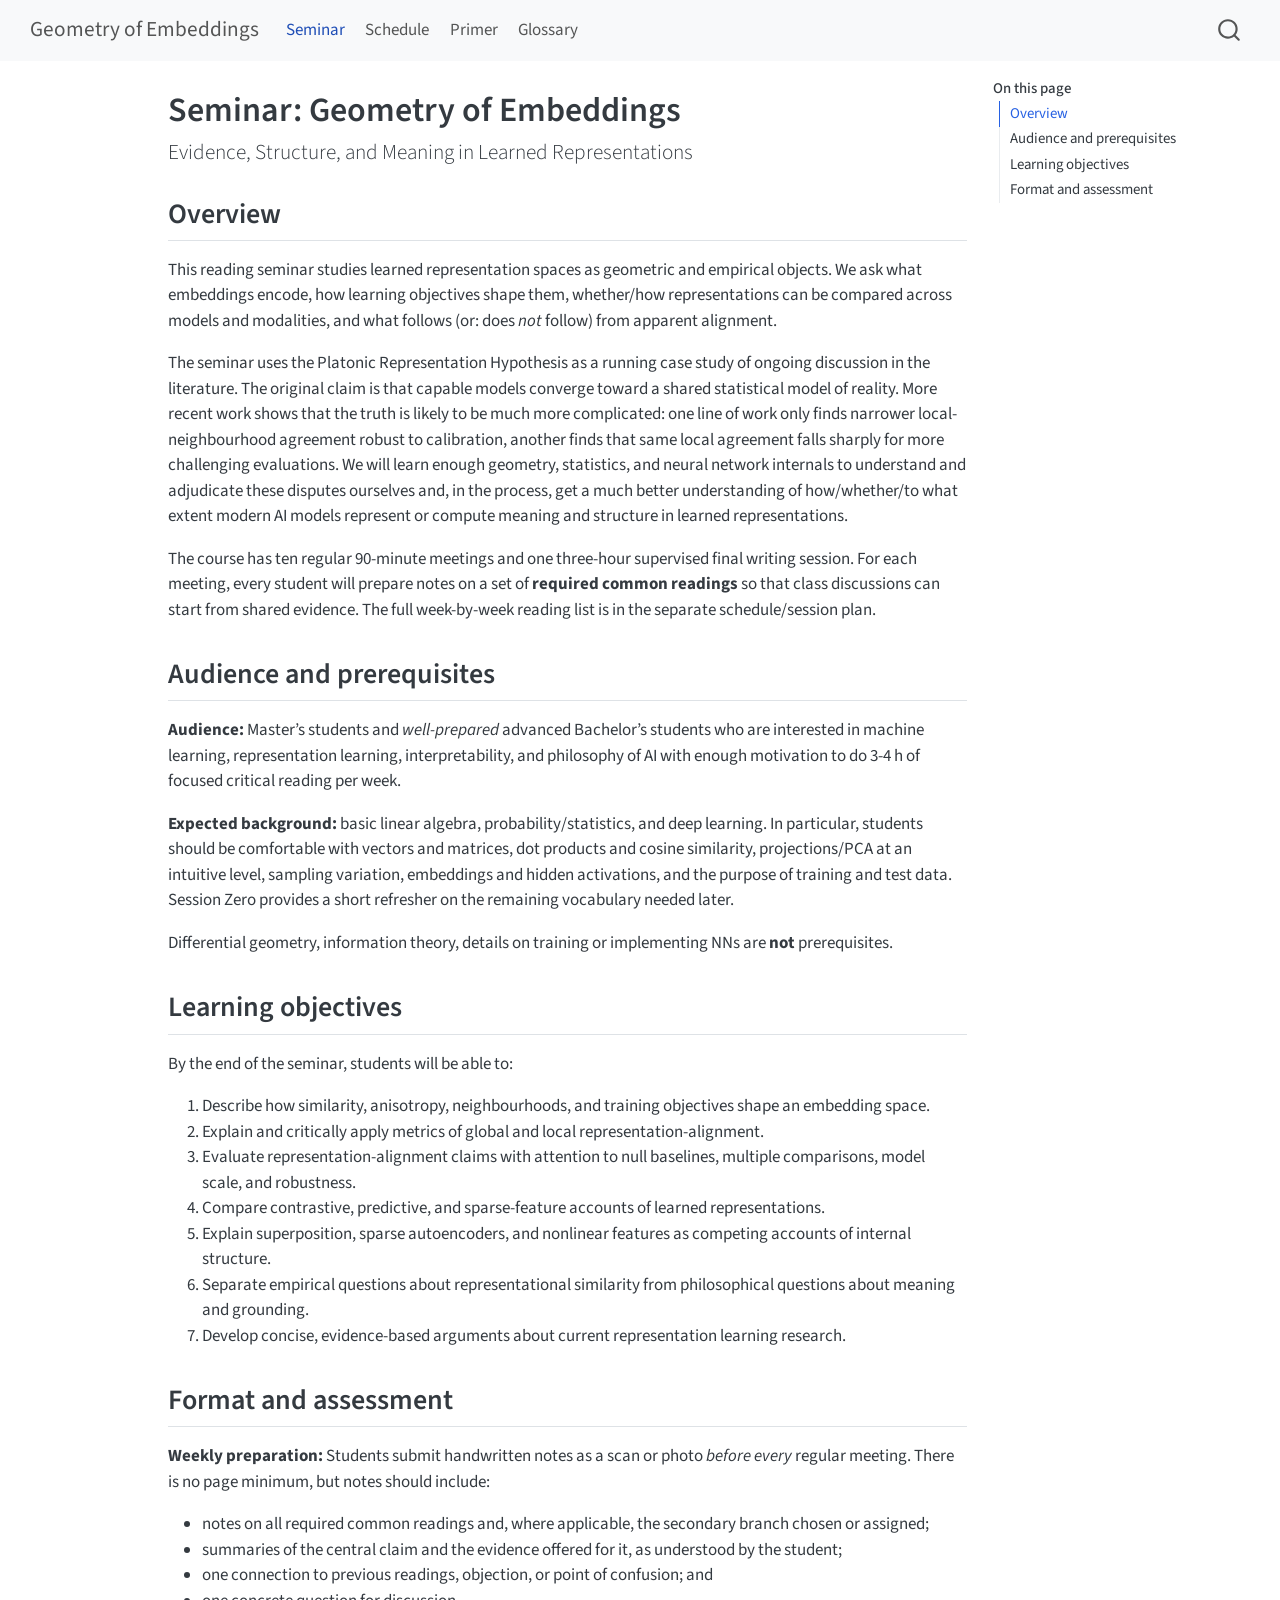
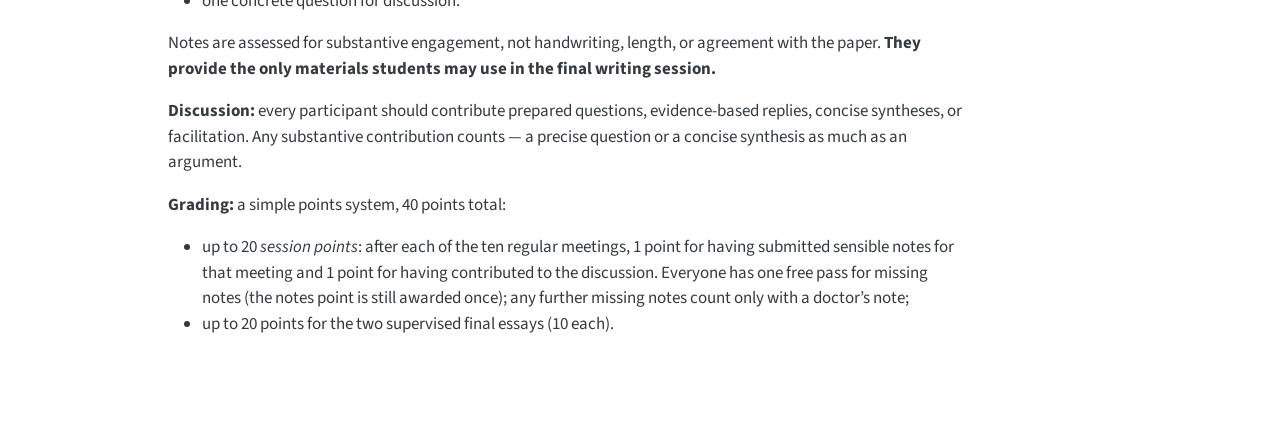
==== docs/index.html @ 3b822060 "Build site Co-Authored-By: Claude Opus 5.5 <noreply@anthropic.com> Claude-Session: https://claude.ai" ====
<!DOCTYPE html>
<html xmlns="http://www.w3.org/1999/xhtml" lang="en" xml:lang="en"><head>

<meta charset="utf-8">
<meta name="generator" content="quarto-1.7.24">

<meta name="viewport" content="width=device-width, initial-scale=1.0, user-scalable=yes">


<title>Seminar: Geometry of Embeddings – Geometry of Embeddings</title>
<style>
code{white-space: pre-wrap;}
span.smallcaps{font-variant: small-caps;}
div.columns{display: flex; gap: min(4vw, 1.5em);}
div.column{flex: auto; overflow-x: auto;}
div.hanging-indent{margin-left: 1.5em; text-indent: -1.5em;}
ul.task-list{list-style: none;}
ul.task-list li input[type="checkbox"] {
  width: 0.8em;
  margin: 0 0.8em 0.2em -1em; /* quarto-specific, see https://github.com/quarto-dev/quarto-cli/issues/4556 */ 
  vertical-align: middle;
}
</style>


<script src="site_libs/quarto-nav/quarto-nav.js"></script>
<script src="site_libs/quarto-nav/headroom.min.js"></script>
<script src="site_libs/clipboard/clipboard.min.js"></script>
<script src="site_libs/quarto-search/autocomplete.umd.js"></script>
<script src="site_libs/quarto-search/fuse.min.js"></script>
<script src="site_libs/quarto-search/quarto-search.js"></script>
<meta name="quarto:offset" content="./">
<script src="site_libs/quarto-html/quarto.js" type="module"></script>
<script src="site_libs/quarto-html/tabsets/tabsets.js" type="module"></script>
<script src="site_libs/quarto-html/popper.min.js"></script>
<script src="site_libs/quarto-html/tippy.umd.min.js"></script>
<script src="site_libs/quarto-html/anchor.min.js"></script>
<link href="site_libs/quarto-html/tippy.css" rel="stylesheet">
<link href="site_libs/quarto-html/quarto-syntax-highlighting-a37c72dd2dbac68997fcdc15a3622e78.css" rel="stylesheet" id="quarto-text-highlighting-styles">
<script src="site_libs/bootstrap/bootstrap.min.js"></script>
<link href="site_libs/bootstrap/bootstrap-icons.css" rel="stylesheet">
<link href="site_libs/bootstrap/bootstrap-53572a53ce26c13e816a0a04de8773d1.min.css" rel="stylesheet" append-hash="true" id="quarto-bootstrap" data-mode="light">
<script id="quarto-search-options" type="application/json">{
  "location": "navbar",
  "copy-button": false,
  "collapse-after": 3,
  "panel-placement": "end",
  "type": "overlay",
  "limit": 50,
  "keyboard-shortcut": [
    "f",
    "/",
    "s"
  ],
  "show-item-context": false,
  "language": {
    "search-no-results-text": "No results",
    "search-matching-documents-text": "matching documents",
    "search-copy-link-title": "Copy link to search",
    "search-hide-matches-text": "Hide additional matches",
    "search-more-match-text": "more match in this document",
    "search-more-matches-text": "more matches in this document",
    "search-clear-button-title": "Clear",
    "search-text-placeholder": "",
    "search-detached-cancel-button-title": "Cancel",
    "search-submit-button-title": "Submit",
    "search-label": "Search"
  }
}</script>


</head>

<body class="nav-fixed quarto-light">

<div id="quarto-search-results"></div>
  <header id="quarto-header" class="headroom fixed-top">
    <nav class="navbar navbar-expand-lg " data-bs-theme="dark">
      <div class="navbar-container container-fluid">
      <div class="navbar-brand-container mx-auto">
    <a class="navbar-brand" href="./index.html">
    <span class="navbar-title">Geometry of Embeddings</span>
    </a>
  </div>
            <div id="quarto-search" class="" title="Search"></div>
          <button class="navbar-toggler" type="button" data-bs-toggle="collapse" data-bs-target="#navbarCollapse" aria-controls="navbarCollapse" role="menu" aria-expanded="false" aria-label="Toggle navigation" onclick="if (window.quartoToggleHeadroom) { window.quartoToggleHeadroom(); }">
  <span class="navbar-toggler-icon"></span>
</button>
          <div class="collapse navbar-collapse" id="navbarCollapse">
            <ul class="navbar-nav navbar-nav-scroll me-auto">
  <li class="nav-item">
    <a class="nav-link active" href="./index.html" aria-current="page"> 
<span class="menu-text">Seminar</span></a>
  </li>  
  <li class="nav-item">
    <a class="nav-link" href="./schedule.html"> 
<span class="menu-text">Schedule</span></a>
  </li>  
  <li class="nav-item">
    <a class="nav-link" href="./primer.html"> 
<span class="menu-text">Primer</span></a>
  </li>  
  <li class="nav-item">
    <a class="nav-link" href="./glossary.html"> 
<span class="menu-text">Glossary</span></a>
  </li>  
</ul>
          </div> <!-- /navcollapse -->
            <div class="quarto-navbar-tools">
</div>
      </div> <!-- /container-fluid -->
    </nav>
</header>
<!-- content -->
<div id="quarto-content" class="quarto-container page-columns page-rows-contents page-layout-article page-navbar">
<!-- sidebar -->
<!-- margin-sidebar -->
    <div id="quarto-margin-sidebar" class="sidebar margin-sidebar">
        <nav id="TOC" role="doc-toc" class="toc-active">
    <h2 id="toc-title">On this page</h2>
   
  <ul>
  <li><a href="#overview" id="toc-overview" class="nav-link active" data-scroll-target="#overview">Overview</a></li>
  <li><a href="#audience-and-prerequisites" id="toc-audience-and-prerequisites" class="nav-link" data-scroll-target="#audience-and-prerequisites">Audience and prerequisites</a></li>
  <li><a href="#learning-objectives" id="toc-learning-objectives" class="nav-link" data-scroll-target="#learning-objectives">Learning objectives</a></li>
  <li><a href="#format-and-assessment" id="toc-format-and-assessment" class="nav-link" data-scroll-target="#format-and-assessment">Format and assessment</a></li>
  </ul>
</nav>
    </div>
<!-- main -->
<main class="content" id="quarto-document-content">

<header id="title-block-header" class="quarto-title-block default">
<div class="quarto-title">
<h1 class="title">Seminar: Geometry of Embeddings</h1>
<p class="subtitle lead">Evidence, Structure, and Meaning in Learned Representations</p>
</div>



<div class="quarto-title-meta">

    
  
    
  </div>
  


</header>


<section id="overview" class="level2">
<h2 class="anchored" data-anchor-id="overview">Overview</h2>
<p>This reading seminar studies learned representation spaces as geometric and empirical objects. We ask what embeddings encode, how learning objectives shape them, whether/how representations can be compared across models and modalities, and what follows (or: does <em>not</em> follow) from apparent alignment.</p>
<p>The seminar uses the Platonic Representation Hypothesis as a running case study of ongoing discussion in the literature. The original claim is that capable models converge toward a shared statistical model of reality. More recent work shows that the truth is likely to be much more complicated: one line of work only finds narrower local-neighbourhood agreement robust to calibration, another finds that same local agreement falls sharply for more challenging evaluations. We will learn enough geometry, statistics, and neural network internals to understand and adjudicate these disputes ourselves and, in the process, get a much better understanding of how/whether/to what extent modern AI models represent or compute meaning and structure in learned representations.</p>
<p>The course has ten regular 90-minute meetings and one three-hour supervised final writing session. For each meeting, every student will prepare notes on a set of <strong>required common readings</strong> so that class discussions can start from shared evidence. The full week-by-week reading list is in the separate schedule/session plan.</p>
</section>
<section id="audience-and-prerequisites" class="level2">
<h2 class="anchored" data-anchor-id="audience-and-prerequisites">Audience and prerequisites</h2>
<p><strong>Audience:</strong> Master’s students and <em>well-prepared</em> advanced Bachelor’s students who are interested in machine learning, representation learning, interpretability, and philosophy of AI with enough motivation to do 3-4 h of focused critical reading per week.</p>
<p><strong>Expected background:</strong> basic linear algebra, probability/statistics, and deep learning. In particular, students should be comfortable with vectors and matrices, dot products and cosine similarity, projections/PCA at an intuitive level, sampling variation, embeddings and hidden activations, and the purpose of training and test data. Session Zero provides a short refresher on the remaining vocabulary needed later.</p>
<p>Differential geometry, information theory, details on training or implementing NNs are <strong>not</strong> prerequisites.</p>
</section>
<section id="learning-objectives" class="level2">
<h2 class="anchored" data-anchor-id="learning-objectives">Learning objectives</h2>
<p>By the end of the seminar, students will be able to:</p>
<ol type="1">
<li>Describe how similarity, anisotropy, neighbourhoods, and training objectives shape an embedding space.</li>
<li>Explain and critically apply metrics of global and local representation-alignment.</li>
<li>Evaluate representation-alignment claims with attention to null baselines, multiple comparisons, model scale, and robustness.</li>
<li>Compare contrastive, predictive, and sparse-feature accounts of learned representations.</li>
<li>Explain superposition, sparse autoencoders, and nonlinear features as competing accounts of internal structure.</li>
<li>Separate empirical questions about representational similarity from philosophical questions about meaning and grounding.</li>
<li>Develop concise, evidence-based arguments about current representation learning research.</li>
</ol>
</section>
<section id="format-and-assessment" class="level2">
<h2 class="anchored" data-anchor-id="format-and-assessment">Format and assessment</h2>
<p><strong>Weekly preparation:</strong> Students submit handwritten notes as a scan or photo <em>before every</em> regular meeting. There is no page minimum, but notes should include:</p>
<ul>
<li>notes on all required common readings and, where applicable, the secondary branch chosen or assigned;</li>
<li>summaries of the central claim and the evidence offered for it, as understood by the student;</li>
<li>one connection to previous readings, objection, or point of confusion; and</li>
<li>one concrete question for discussion.</li>
</ul>
<p>Notes are assessed for substantive engagement, not handwriting, length, or agreement with the paper. <strong>They provide the only materials students may use in the final writing session.</strong></p>
<p><strong>Discussion:</strong> every participant should contribute prepared questions, evidence-based replies, concise syntheses, or facilitation. Any substantive contribution counts — a precise question or a concise synthesis as much as an argument.</p>
<p><strong>Grading:</strong> a simple points system, 40 points total:</p>
<ul>
<li>up to 20 <em>session points</em>: after each of the ten regular meetings, 1 point for having submitted sensible notes for that meeting and 1 point for having contributed to the discussion. Everyone has one free pass for missing notes (the notes point is still awarded once); any further missing notes count only with a doctor’s note;</li>
<li>up to 20 points for the two supervised final essays (10 each).</li>
</ul>


</section>

</main> <!-- /main -->
<script id="quarto-html-after-body" type="application/javascript">
  window.document.addEventListener("DOMContentLoaded", function (event) {
    const icon = "";
    const anchorJS = new window.AnchorJS();
    anchorJS.options = {
      placement: 'right',
      icon: icon
    };
    anchorJS.add('.anchored');
    const isCodeAnnotation = (el) => {
      for (const clz of el.classList) {
        if (clz.startsWith('code-annotation-')) {                     
          return true;
        }
      }
      return false;
    }
    const onCopySuccess = function(e) {
      // button target
      const button = e.trigger;
      // don't keep focus
      button.blur();
      // flash "checked"
      button.classList.add('code-copy-button-checked');
      var currentTitle = button.getAttribute("title");
      button.setAttribute("title", "Copied!");
      let tooltip;
      if (window.bootstrap) {
        button.setAttribute("data-bs-toggle", "tooltip");
        button.setAttribute("data-bs-placement", "left");
        button.setAttribute("data-bs-title", "Copied!");
        tooltip = new bootstrap.Tooltip(button, 
          { trigger: "manual", 
            customClass: "code-copy-button-tooltip",
            offset: [0, -8]});
        tooltip.show();    
      }
      setTimeout(function() {
        if (tooltip) {
          tooltip.hide();
          button.removeAttribute("data-bs-title");
          button.removeAttribute("data-bs-toggle");
          button.removeAttribute("data-bs-placement");
        }
        button.setAttribute("title", currentTitle);
        button.classList.remove('code-copy-button-checked');
      }, 1000);
      // clear code selection
      e.clearSelection();
    }
    const getTextToCopy = function(trigger) {
        const codeEl = trigger.previousElementSibling.cloneNode(true);
        for (const childEl of codeEl.children) {
          if (isCodeAnnotation(childEl)) {
            childEl.remove();
          }
        }
        return codeEl.innerText;
    }
    const clipboard = new window.ClipboardJS('.code-copy-button:not([data-in-quarto-modal])', {
      text: getTextToCopy
    });
    clipboard.on('success', onCopySuccess);
    if (window.document.getElementById('quarto-embedded-source-code-modal')) {
      const clipboardModal = new window.ClipboardJS('.code-copy-button[data-in-quarto-modal]', {
        text: getTextToCopy,
        container: window.document.getElementById('quarto-embedded-source-code-modal')
      });
      clipboardModal.on('success', onCopySuccess);
    }
      var localhostRegex = new RegExp(/^(?:http|https):\/\/localhost\:?[0-9]*\//);
      var mailtoRegex = new RegExp(/^mailto:/);
        var filterRegex = new RegExp('/' + window.location.host + '/');
      var isInternal = (href) => {
          return filterRegex.test(href) || localhostRegex.test(href) || mailtoRegex.test(href);
      }
      // Inspect non-navigation links and adorn them if external
     var links = window.document.querySelectorAll('a[href]:not(.nav-link):not(.navbar-brand):not(.toc-action):not(.sidebar-link):not(.sidebar-item-toggle):not(.pagination-link):not(.no-external):not([aria-hidden]):not(.dropdown-item):not(.quarto-navigation-tool):not(.about-link)');
      for (var i=0; i<links.length; i++) {
        const link = links[i];
        if (!isInternal(link.href)) {
          // undo the damage that might have been done by quarto-nav.js in the case of
          // links that we want to consider external
          if (link.dataset.originalHref !== undefined) {
            link.href = link.dataset.originalHref;
          }
        }
      }
    function tippyHover(el, contentFn, onTriggerFn, onUntriggerFn) {
      const config = {
        allowHTML: true,
        maxWidth: 500,
        delay: 100,
        arrow: false,
        appendTo: function(el) {
            return el.parentElement;
        },
        interactive: true,
        interactiveBorder: 10,
        theme: 'quarto',
        placement: 'bottom-start',
      };
      if (contentFn) {
        config.content = contentFn;
      }
      if (onTriggerFn) {
        config.onTrigger = onTriggerFn;
      }
      if (onUntriggerFn) {
        config.onUntrigger = onUntriggerFn;
      }
      window.tippy(el, config); 
    }
    const noterefs = window.document.querySelectorAll('a[role="doc-noteref"]');
    for (var i=0; i<noterefs.length; i++) {
      const ref = noterefs[i];
      tippyHover(ref, function() {
        // use id or data attribute instead here
        let href = ref.getAttribute('data-footnote-href') || ref.getAttribute('href');
        try { href = new URL(href).hash; } catch {}
        const id = href.replace(/^#\/?/, "");
        const note = window.document.getElementById(id);
        if (note) {
          return note.innerHTML;
        } else {
          return "";
        }
      });
    }
    const xrefs = window.document.querySelectorAll('a.quarto-xref');
    const processXRef = (id, note) => {
      // Strip column container classes
      const stripColumnClz = (el) => {
        el.classList.remove("page-full", "page-columns");
        if (el.children) {
          for (const child of el.children) {
            stripColumnClz(child);
          }
        }
      }
      stripColumnClz(note)
      if (id === null || id.startsWith('sec-')) {
        // Special case sections, only their first couple elements
        const container = document.createElement("div");
        if (note.children && note.children.length > 2) {
          container.appendChild(note.children[0].cloneNode(true));
          for (let i = 1; i < note.children.length; i++) {
            const child = note.children[i];
            if (child.tagName === "P" && child.innerText === "") {
              continue;
            } else {
              container.appendChild(child.cloneNode(true));
              break;
            }
          }
          if (window.Quarto?.typesetMath) {
            window.Quarto.typesetMath(container);
          }
          return container.innerHTML
        } else {
          if (window.Quarto?.typesetMath) {
            window.Quarto.typesetMath(note);
          }
          return note.innerHTML;
        }
      } else {
        // Remove any anchor links if they are present
        const anchorLink = note.querySelector('a.anchorjs-link');
        if (anchorLink) {
          anchorLink.remove();
        }
        if (window.Quarto?.typesetMath) {
          window.Quarto.typesetMath(note);
        }
        if (note.classList.contains("callout")) {
          return note.outerHTML;
        } else {
          return note.innerHTML;
        }
      }
    }
    for (var i=0; i<xrefs.length; i++) {
      const xref = xrefs[i];
      tippyHover(xref, undefined, function(instance) {
        instance.disable();
        let url = xref.getAttribute('href');
        let hash = undefined; 
        if (url.startsWith('#')) {
          hash = url;
        } else {
          try { hash = new URL(url).hash; } catch {}
        }
        if (hash) {
          const id = hash.replace(/^#\/?/, "");
          const note = window.document.getElementById(id);
          if (note !== null) {
            try {
              const html = processXRef(id, note.cloneNode(true));
              instance.setContent(html);
            } finally {
              instance.enable();
              instance.show();
            }
          } else {
            // See if we can fetch this
            fetch(url.split('#')[0])
            .then(res => res.text())
            .then(html => {
              const parser = new DOMParser();
              const htmlDoc = parser.parseFromString(html, "text/html");
              const note = htmlDoc.getElementById(id);
              if (note !== null) {
                const html = processXRef(id, note);
                instance.setContent(html);
              } 
            }).finally(() => {
              instance.enable();
              instance.show();
            });
          }
        } else {
          // See if we can fetch a full url (with no hash to target)
          // This is a special case and we should probably do some content thinning / targeting
          fetch(url)
          .then(res => res.text())
          .then(html => {
            const parser = new DOMParser();
            const htmlDoc = parser.parseFromString(html, "text/html");
            const note = htmlDoc.querySelector('main.content');
            if (note !== null) {
              // This should only happen for chapter cross references
              // (since there is no id in the URL)
              // remove the first header
              if (note.children.length > 0 && note.children[0].tagName === "HEADER") {
                note.children[0].remove();
              }
              const html = processXRef(null, note);
              instance.setContent(html);
            } 
          }).finally(() => {
            instance.enable();
            instance.show();
          });
        }
      }, function(instance) {
      });
    }
        let selectedAnnoteEl;
        const selectorForAnnotation = ( cell, annotation) => {
          let cellAttr = 'data-code-cell="' + cell + '"';
          let lineAttr = 'data-code-annotation="' +  annotation + '"';
          const selector = 'span[' + cellAttr + '][' + lineAttr + ']';
          return selector;
        }
        const selectCodeLines = (annoteEl) => {
          const doc = window.document;
          const targetCell = annoteEl.getAttribute("data-target-cell");
          const targetAnnotation = annoteEl.getAttribute("data-target-annotation");
          const annoteSpan = window.document.querySelector(selectorForAnnotation(targetCell, targetAnnotation));
          const lines = annoteSpan.getAttribute("data-code-lines").split(",");
          const lineIds = lines.map((line) => {
            return targetCell + "-" + line;
          })
          let top = null;
          let height = null;
          let parent = null;
          if (lineIds.length > 0) {
              //compute the position of the single el (top and bottom and make a div)
              const el = window.document.getElementById(lineIds[0]);
              top = el.offsetTop;
              height = el.offsetHeight;
              parent = el.parentElement.parentElement;
            if (lineIds.length > 1) {
              const lastEl = window.document.getElementById(lineIds[lineIds.length - 1]);
              const bottom = lastEl.offsetTop + lastEl.offsetHeight;
              height = bottom - top;
            }
            if (top !== null && height !== null && parent !== null) {
              // cook up a div (if necessary) and position it 
              let div = window.document.getElementById("code-annotation-line-highlight");
              if (div === null) {
                div = window.document.createElement("div");
                div.setAttribute("id", "code-annotation-line-highlight");
                div.style.position = 'absolute';
                parent.appendChild(div);
              }
              div.style.top = top - 2 + "px";
              div.style.height = height + 4 + "px";
              div.style.left = 0;
              let gutterDiv = window.document.getElementById("code-annotation-line-highlight-gutter");
              if (gutterDiv === null) {
                gutterDiv = window.document.createElement("div");
                gutterDiv.setAttribute("id", "code-annotation-line-highlight-gutter");
                gutterDiv.style.position = 'absolute';
                const codeCell = window.document.getElementById(targetCell);
                const gutter = codeCell.querySelector('.code-annotation-gutter');
                gutter.appendChild(gutterDiv);
              }
              gutterDiv.style.top = top - 2 + "px";
              gutterDiv.style.height = height + 4 + "px";
            }
            selectedAnnoteEl = annoteEl;
          }
        };
        const unselectCodeLines = () => {
          const elementsIds = ["code-annotation-line-highlight", "code-annotation-line-highlight-gutter"];
          elementsIds.forEach((elId) => {
            const div = window.document.getElementById(elId);
            if (div) {
              div.remove();
            }
          });
          selectedAnnoteEl = undefined;
        };
          // Handle positioning of the toggle
      window.addEventListener(
        "resize",
        throttle(() => {
          elRect = undefined;
          if (selectedAnnoteEl) {
            selectCodeLines(selectedAnnoteEl);
          }
        }, 10)
      );
      function throttle(fn, ms) {
      let throttle = false;
      let timer;
        return (...args) => {
          if(!throttle) { // first call gets through
              fn.apply(this, args);
              throttle = true;
          } else { // all the others get throttled
              if(timer) clearTimeout(timer); // cancel #2
              timer = setTimeout(() => {
                fn.apply(this, args);
                timer = throttle = false;
              }, ms);
          }
        };
      }
        // Attach click handler to the DT
        const annoteDls = window.document.querySelectorAll('dt[data-target-cell]');
        for (const annoteDlNode of annoteDls) {
          annoteDlNode.addEventListener('click', (event) => {
            const clickedEl = event.target;
            if (clickedEl !== selectedAnnoteEl) {
              unselectCodeLines();
              const activeEl = window.document.querySelector('dt[data-target-cell].code-annotation-active');
              if (activeEl) {
                activeEl.classList.remove('code-annotation-active');
              }
              selectCodeLines(clickedEl);
              clickedEl.classList.add('code-annotation-active');
            } else {
              // Unselect the line
              unselectCodeLines();
              clickedEl.classList.remove('code-annotation-active');
            }
          });
        }
    const findCites = (el) => {
      const parentEl = el.parentElement;
      if (parentEl) {
        const cites = parentEl.dataset.cites;
        if (cites) {
          return {
            el,
            cites: cites.split(' ')
          };
        } else {
          return findCites(el.parentElement)
        }
      } else {
        return undefined;
      }
    };
    var bibliorefs = window.document.querySelectorAll('a[role="doc-biblioref"]');
    for (var i=0; i<bibliorefs.length; i++) {
      const ref = bibliorefs[i];
      const citeInfo = findCites(ref);
      if (citeInfo) {
        tippyHover(citeInfo.el, function() {
          var popup = window.document.createElement('div');
          citeInfo.cites.forEach(function(cite) {
            var citeDiv = window.document.createElement('div');
            citeDiv.classList.add('hanging-indent');
            citeDiv.classList.add('csl-entry');
            var biblioDiv = window.document.getElementById('ref-' + cite);
            if (biblioDiv) {
              citeDiv.innerHTML = biblioDiv.innerHTML;
            }
            popup.appendChild(citeDiv);
          });
          return popup.innerHTML;
        });
      }
    }
  });
  </script>
</div> <!-- /content -->




</body></html>
---- docs/site_libs/quarto-html/tippy.css ----
.tippy-box[data-animation=fade][data-state=hidden]{opacity:0}[data-tippy-root]{max-width:calc(100vw - 10px)}.tippy-box{position:relative;background-color:#333;color:#fff;border-radius:4px;font-size:14px;line-height:1.4;white-space:normal;outline:0;transition-property:transform,visibility,opacity}.tippy-box[data-placement^=top]>.tippy-arrow{bottom:0}.tippy-box[data-placement^=top]>.tippy-arrow:before{bottom:-7px;left:0;border-width:8px 8px 0;border-top-color:initial;transform-origin:center top}.tippy-box[data-placement^=bottom]>.tippy-arrow{top:0}.tippy-box[data-placement^=bottom]>.tippy-arrow:before{top:-7px;left:0;border-width:0 8px 8px;border-bottom-color:initial;transform-origin:center bottom}.tippy-box[data-placement^=left]>.tippy-arrow{right:0}.tippy-box[data-placement^=left]>.tippy-arrow:before{border-width:8px 0 8px 8px;border-left-color:initial;right:-7px;transform-origin:center left}.tippy-box[data-placement^=right]>.tippy-arrow{left:0}.tippy-box[data-placement^=right]>.tippy-arrow:before{left:-7px;border-width:8px 8px 8px 0;border-right-color:initial;transform-origin:center right}.tippy-box[data-inertia][data-state=visible]{transition-timing-function:cubic-bezier(.54,1.5,.38,1.11)}.tippy-arrow{width:16px;height:16px;color:#333}.tippy-arrow:before{content:"";position:absolute;border-color:transparent;border-style:solid}.tippy-content{position:relative;padding:5px 9px;z-index:1}
---- docs/site_libs/quarto-html/quarto-syntax-highlighting-a37c72dd2dbac68997fcdc15a3622e78.css ----
/* quarto syntax highlight colors */
:root {
  --quarto-hl-ot-color: #003B4F;
  --quarto-hl-at-color: #657422;
  --quarto-hl-ss-color: #20794D;
  --quarto-hl-an-color: #5E5E5E;
  --quarto-hl-fu-color: #4758AB;
  --quarto-hl-st-color: #20794D;
  --quarto-hl-cf-color: #003B4F;
  --quarto-hl-op-color: #5E5E5E;
  --quarto-hl-er-color: #AD0000;
  --quarto-hl-bn-color: #AD0000;
  --quarto-hl-al-color: #AD0000;
  --quarto-hl-va-color: #111111;
  --quarto-hl-bu-color: inherit;
  --quarto-hl-ex-color: inherit;
  --quarto-hl-pp-color: #AD0000;
  --quarto-hl-in-color: #5E5E5E;
  --quarto-hl-vs-color: #20794D;
  --quarto-hl-wa-color: #5E5E5E;
  --quarto-hl-do-color: #5E5E5E;
  --quarto-hl-im-color: #00769E;
  --quarto-hl-ch-color: #20794D;
  --quarto-hl-dt-color: #AD0000;
  --quarto-hl-fl-color: #AD0000;
  --quarto-hl-co-color: #5E5E5E;
  --quarto-hl-cv-color: #5E5E5E;
  --quarto-hl-cn-color: #8f5902;
  --quarto-hl-sc-color: #5E5E5E;
  --quarto-hl-dv-color: #AD0000;
  --quarto-hl-kw-color: #003B4F;
}

/* other quarto variables */
:root {
  --quarto-font-monospace: SFMono-Regular, Menlo, Monaco, Consolas, "Liberation Mono", "Courier New", monospace;
}

/* syntax highlight based on Pandoc's rules */
pre > code.sourceCode > span {
  color: #003B4F;
}

code.sourceCode > span {
  color: #003B4F;
}

div.sourceCode,
div.sourceCode pre.sourceCode {
  color: #003B4F;
}

/* Normal */
code span {
  color: #003B4F;
}

/* Alert */
code span.al {
  color: #AD0000;
  font-style: inherit;
}

/* Annotation */
code span.an {
  color: #5E5E5E;
  font-style: inherit;
}

/* Attribute */
code span.at {
  color: #657422;
  font-style: inherit;
}

/* BaseN */
code span.bn {
  color: #AD0000;
  font-style: inherit;
}

/* BuiltIn */
code span.bu {
  font-style: inherit;
}

/* ControlFlow */
code span.cf {
  color: #003B4F;
  font-weight: bold;
  font-style: inherit;
}

/* Char */
code span.ch {
  color: #20794D;
  font-style: inherit;
}

/* Constant */
code span.cn {
  color: #8f5902;
  font-style: inherit;
}

/* Comment */
code span.co {
  color: #5E5E5E;
  font-style: inherit;
}

/* CommentVar */
code span.cv {
  color: #5E5E5E;
  font-style: italic;
}

/* Documentation */
code span.do {
  color: #5E5E5E;
  font-style: italic;
}

/* DataType */
code span.dt {
  color: #AD0000;
  font-style: inherit;
}

/* DecVal */
code span.dv {
  color: #AD0000;
  font-style: inherit;
}

/* Error */
code span.er {
  color: #AD0000;
  font-style: inherit;
}

/* Extension */
code span.ex {
  font-style: inherit;
}

/* Float */
code span.fl {
  color: #AD0000;
  font-style: inherit;
}

/* Function */
code span.fu {
  color: #4758AB;
  font-style: inherit;
}

/* Import */
code span.im {
  color: #00769E;
  font-style: inherit;
}

/* Information */
code span.in {
  color: #5E5E5E;
  font-style: inherit;
}

/* Keyword */
code span.kw {
  color: #003B4F;
  font-weight: bold;
  font-style: inherit;
}

/* Operator */
code span.op {
  color: #5E5E5E;
  font-style: inherit;
}

/* Other */
code span.ot {
  color: #003B4F;
  font-style: inherit;
}

/* Preprocessor */
code span.pp {
  color: #AD0000;
  font-style: inherit;
}

/* SpecialChar */
code span.sc {
  color: #5E5E5E;
  font-style: inherit;
}

/* SpecialString */
code span.ss {
  color: #20794D;
  font-style: inherit;
}

/* String */
code span.st {
  color: #20794D;
  font-style: inherit;
}

/* Variable */
code span.va {
  color: #111111;
  font-style: inherit;
}

/* VerbatimString */
code span.vs {
  color: #20794D;
  font-style: inherit;
}

/* Warning */
code span.wa {
  color: #5E5E5E;
  font-style: italic;
}

.prevent-inlining {
  content: "</";
}

/*# sourceMappingURL=7dd3f388b992c8376707dc6dc4f1ab86.css.map */
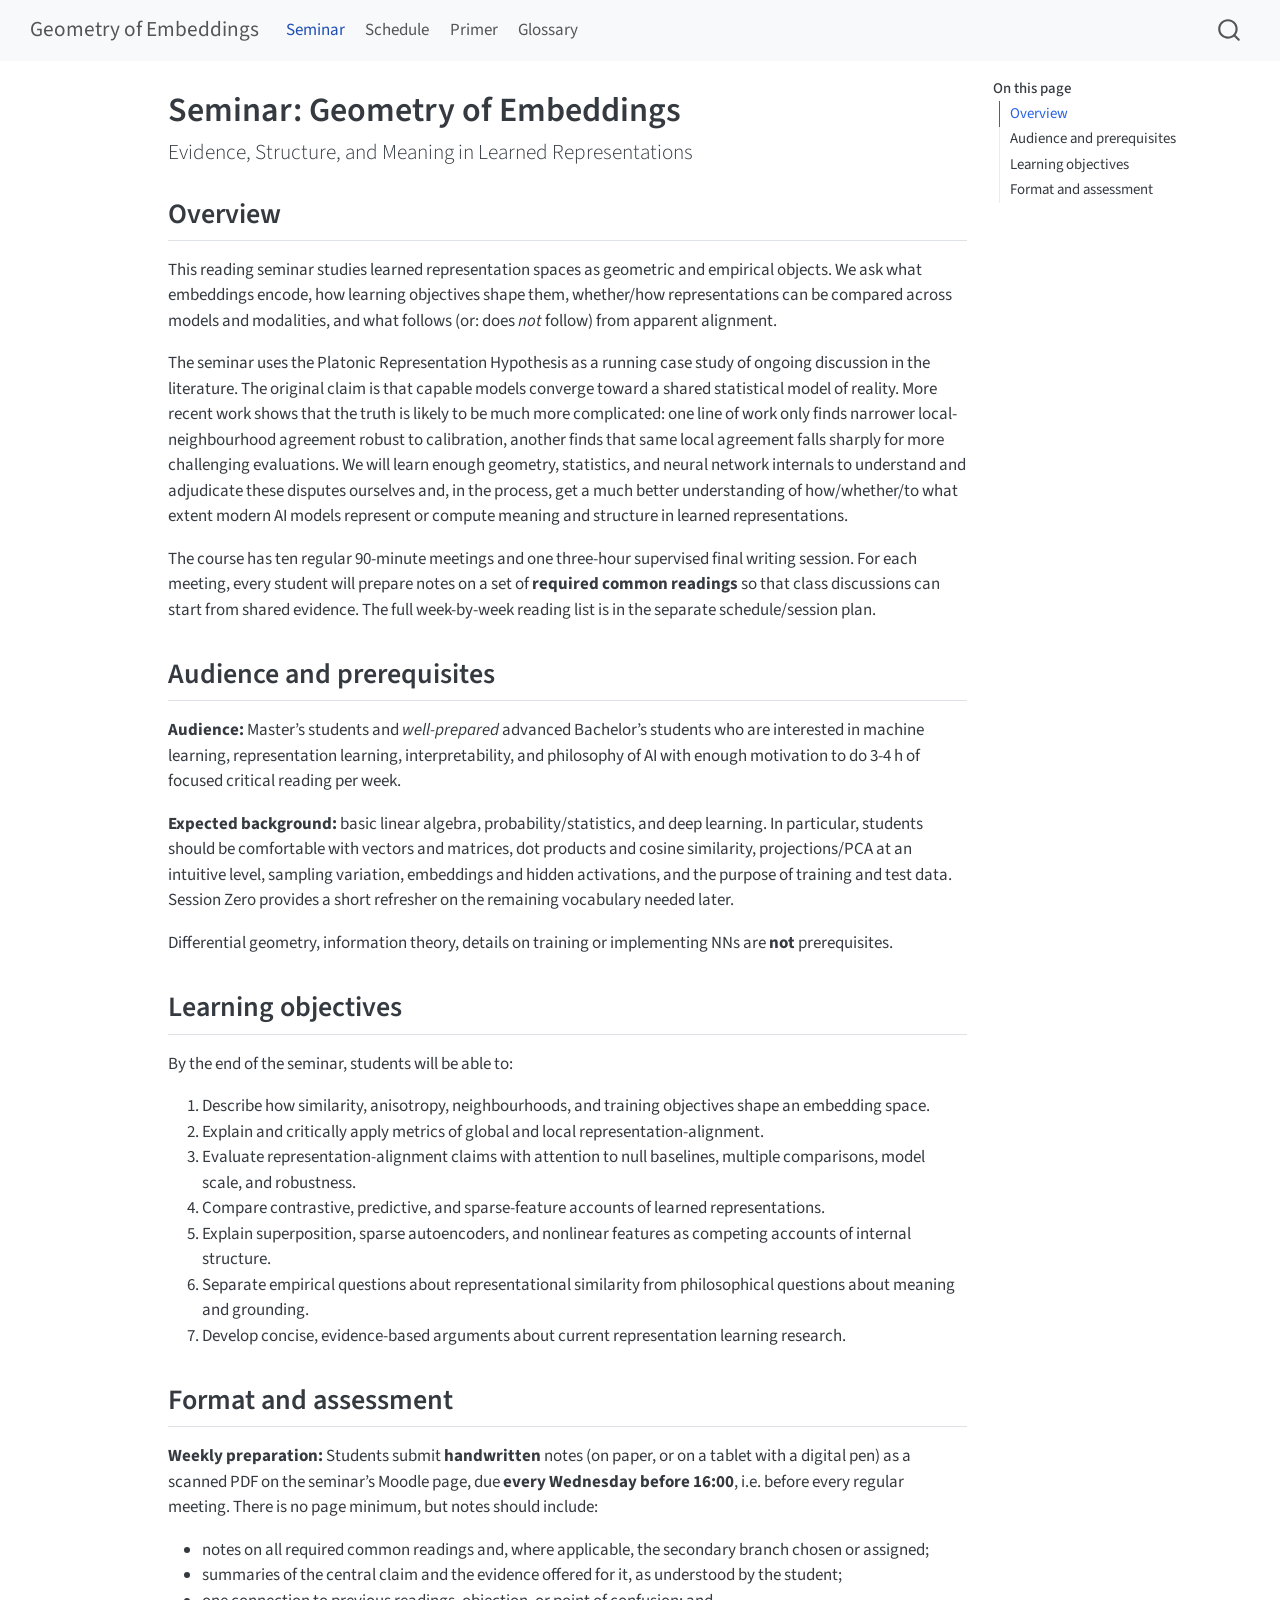
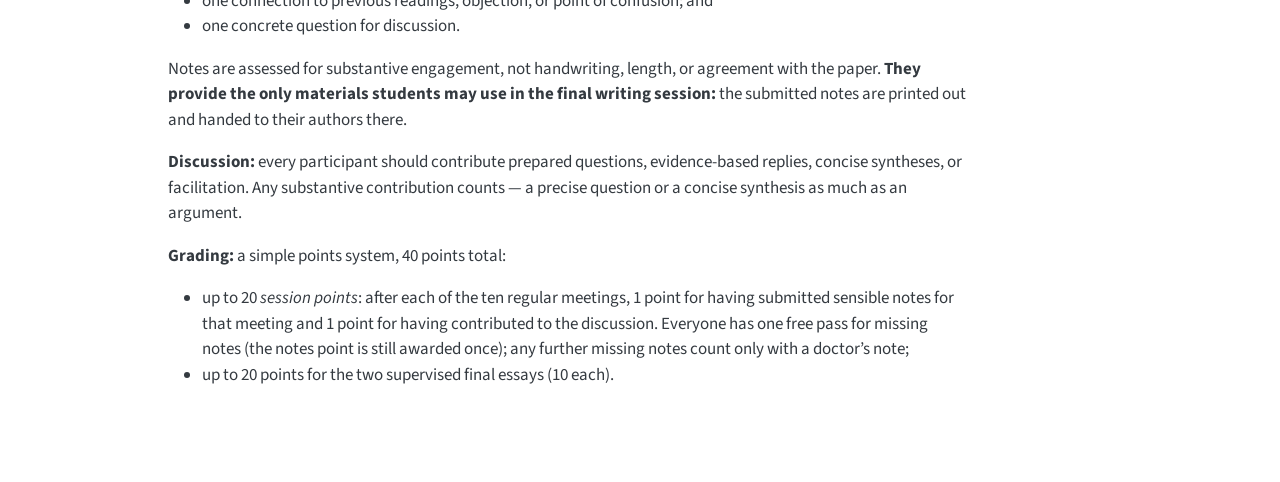
==== commit 805b8848: "Update site" ====
--- a/docs/index.html
+++ b/docs/index.html
@@ -177,14 +177,14 @@
 </section>
 <section id="format-and-assessment" class="level2">
 <h2 class="anchored" data-anchor-id="format-and-assessment">Format and assessment</h2>
-<p><strong>Weekly preparation:</strong> Students submit handwritten notes as a scan or photo <em>before every</em> regular meeting. There is no page minimum, but notes should include:</p>
+<p><strong>Weekly preparation:</strong> Students submit <strong>handwritten</strong> notes (on paper, or on a tablet with a digital pen) as a scanned PDF on the seminar’s Moodle page, due <strong>every Wednesday before 16:00</strong>, i.e.&nbsp;before every regular meeting. There is no page minimum, but notes should include:</p>
 <ul>
 <li>notes on all required common readings and, where applicable, the secondary branch chosen or assigned;</li>
 <li>summaries of the central claim and the evidence offered for it, as understood by the student;</li>
 <li>one connection to previous readings, objection, or point of confusion; and</li>
 <li>one concrete question for discussion.</li>
 </ul>
-<p>Notes are assessed for substantive engagement, not handwriting, length, or agreement with the paper. <strong>They provide the only materials students may use in the final writing session.</strong></p>
+<p>Notes are assessed for substantive engagement, not handwriting, length, or agreement with the paper. <strong>They provide the only materials students may use in the final writing session:</strong> the submitted notes are printed out and handed to their authors there.</p>
 <p><strong>Discussion:</strong> every participant should contribute prepared questions, evidence-based replies, concise syntheses, or facilitation. Any substantive contribution counts — a precise question or a concise synthesis as much as an argument.</p>
 <p><strong>Grading:</strong> a simple points system, 40 points total:</p>
 <ul>
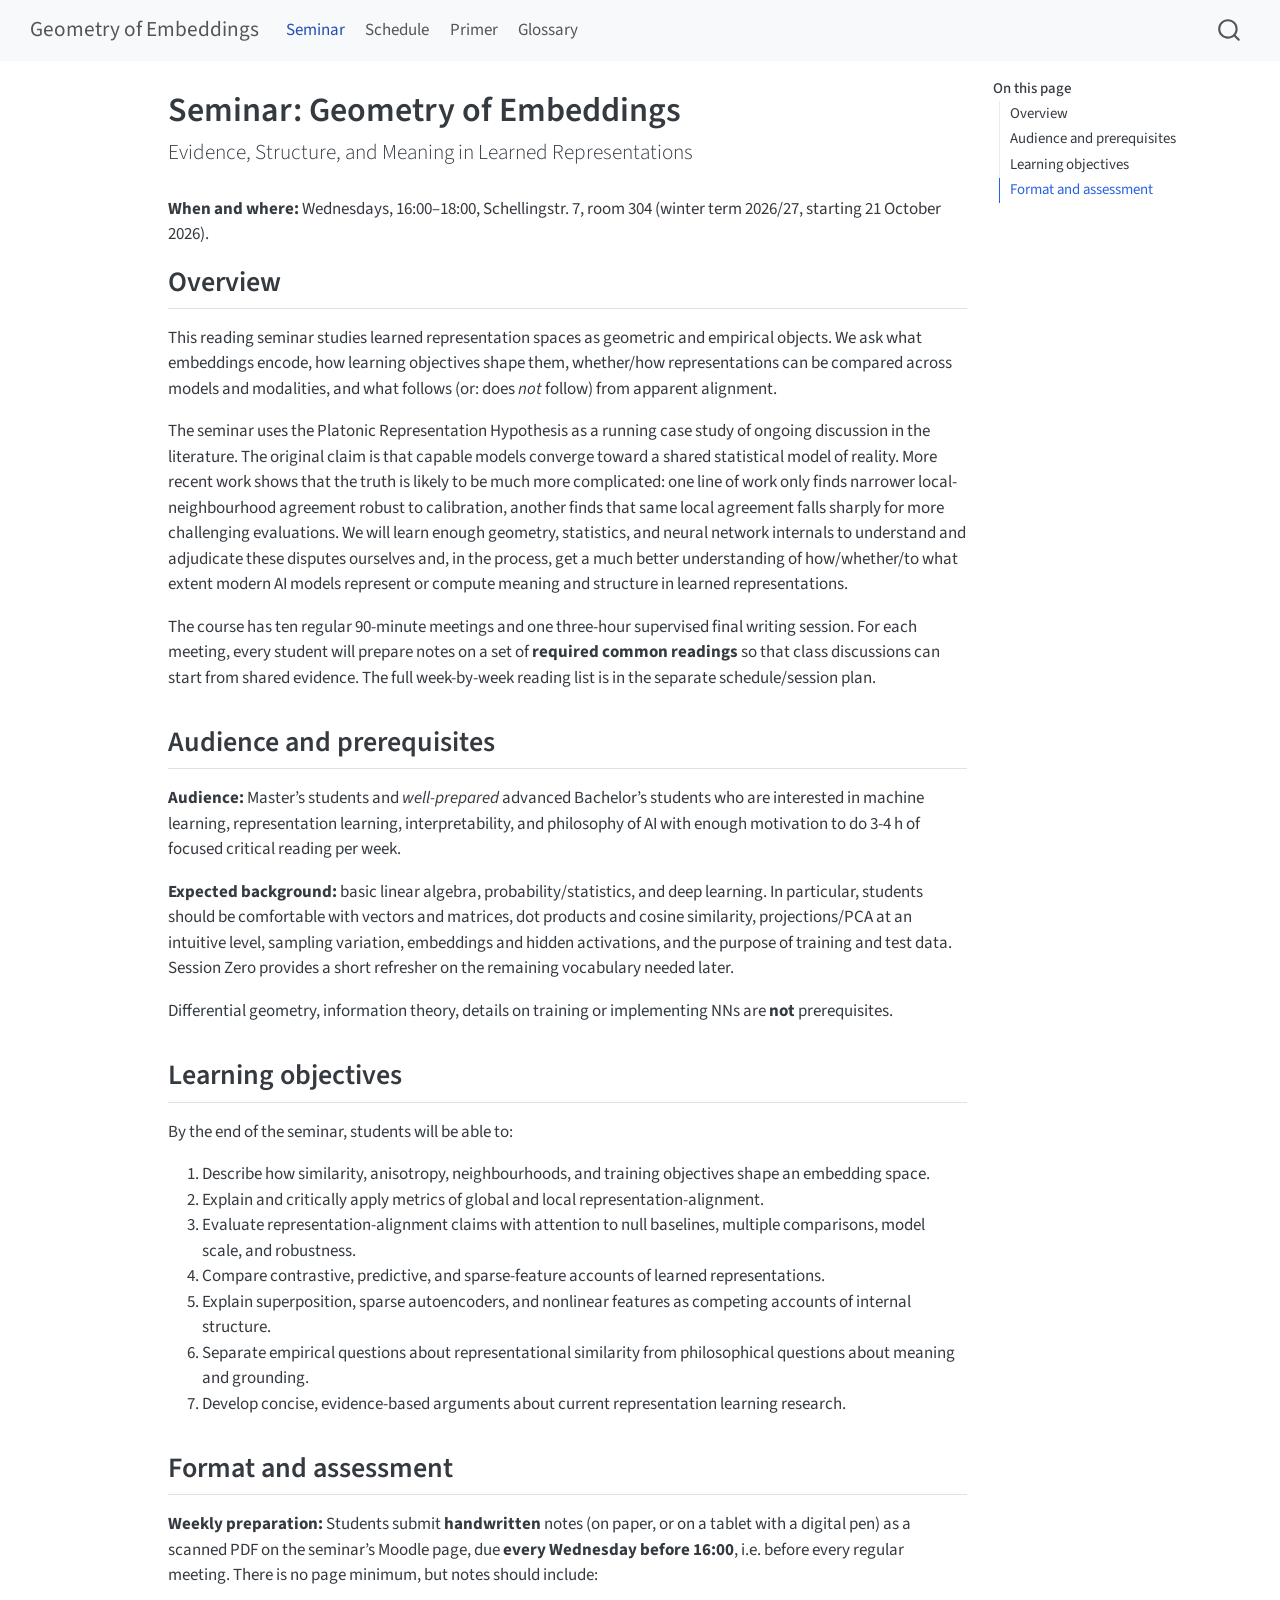
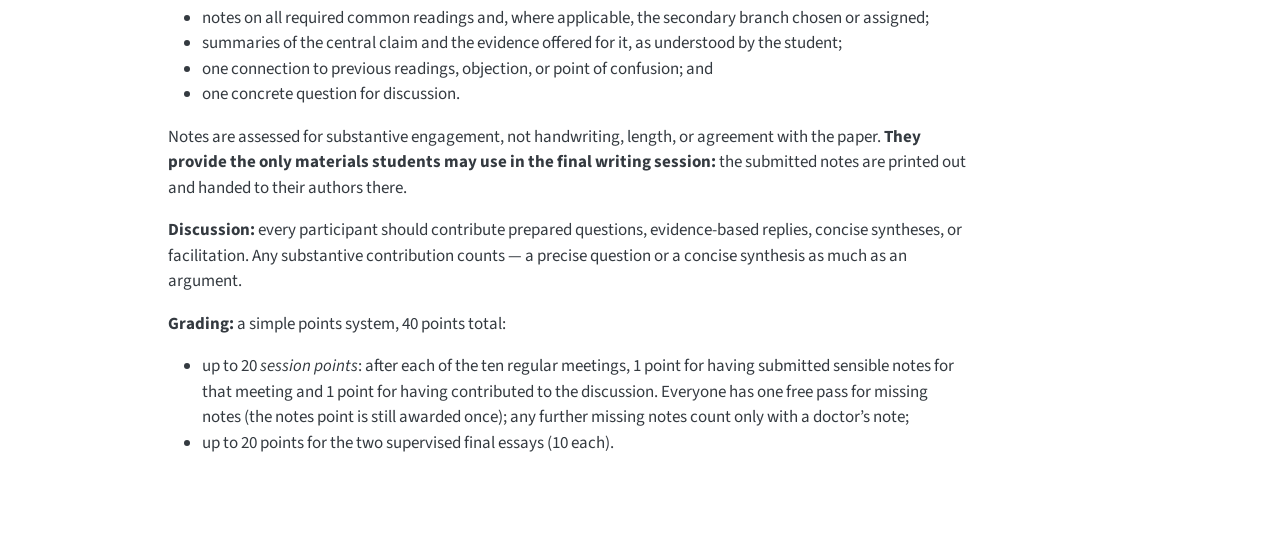
==== commit 443bffbb: "Update site" ====
--- a/docs/index.html
+++ b/docs/index.html
@@ -150,6 +150,7 @@
 </header>
 
 
+<p><strong>When and where:</strong> Wednesdays, 16:00–18:00, Schellingstr. 7, room 304 (winter term 2026/27, starting 21 October 2026).</p>
 <section id="overview" class="level2">
 <h2 class="anchored" data-anchor-id="overview">Overview</h2>
 <p>This reading seminar studies learned representation spaces as geometric and empirical objects. We ask what embeddings encode, how learning objectives shape them, whether/how representations can be compared across models and modalities, and what follows (or: does <em>not</em> follow) from apparent alignment.</p>
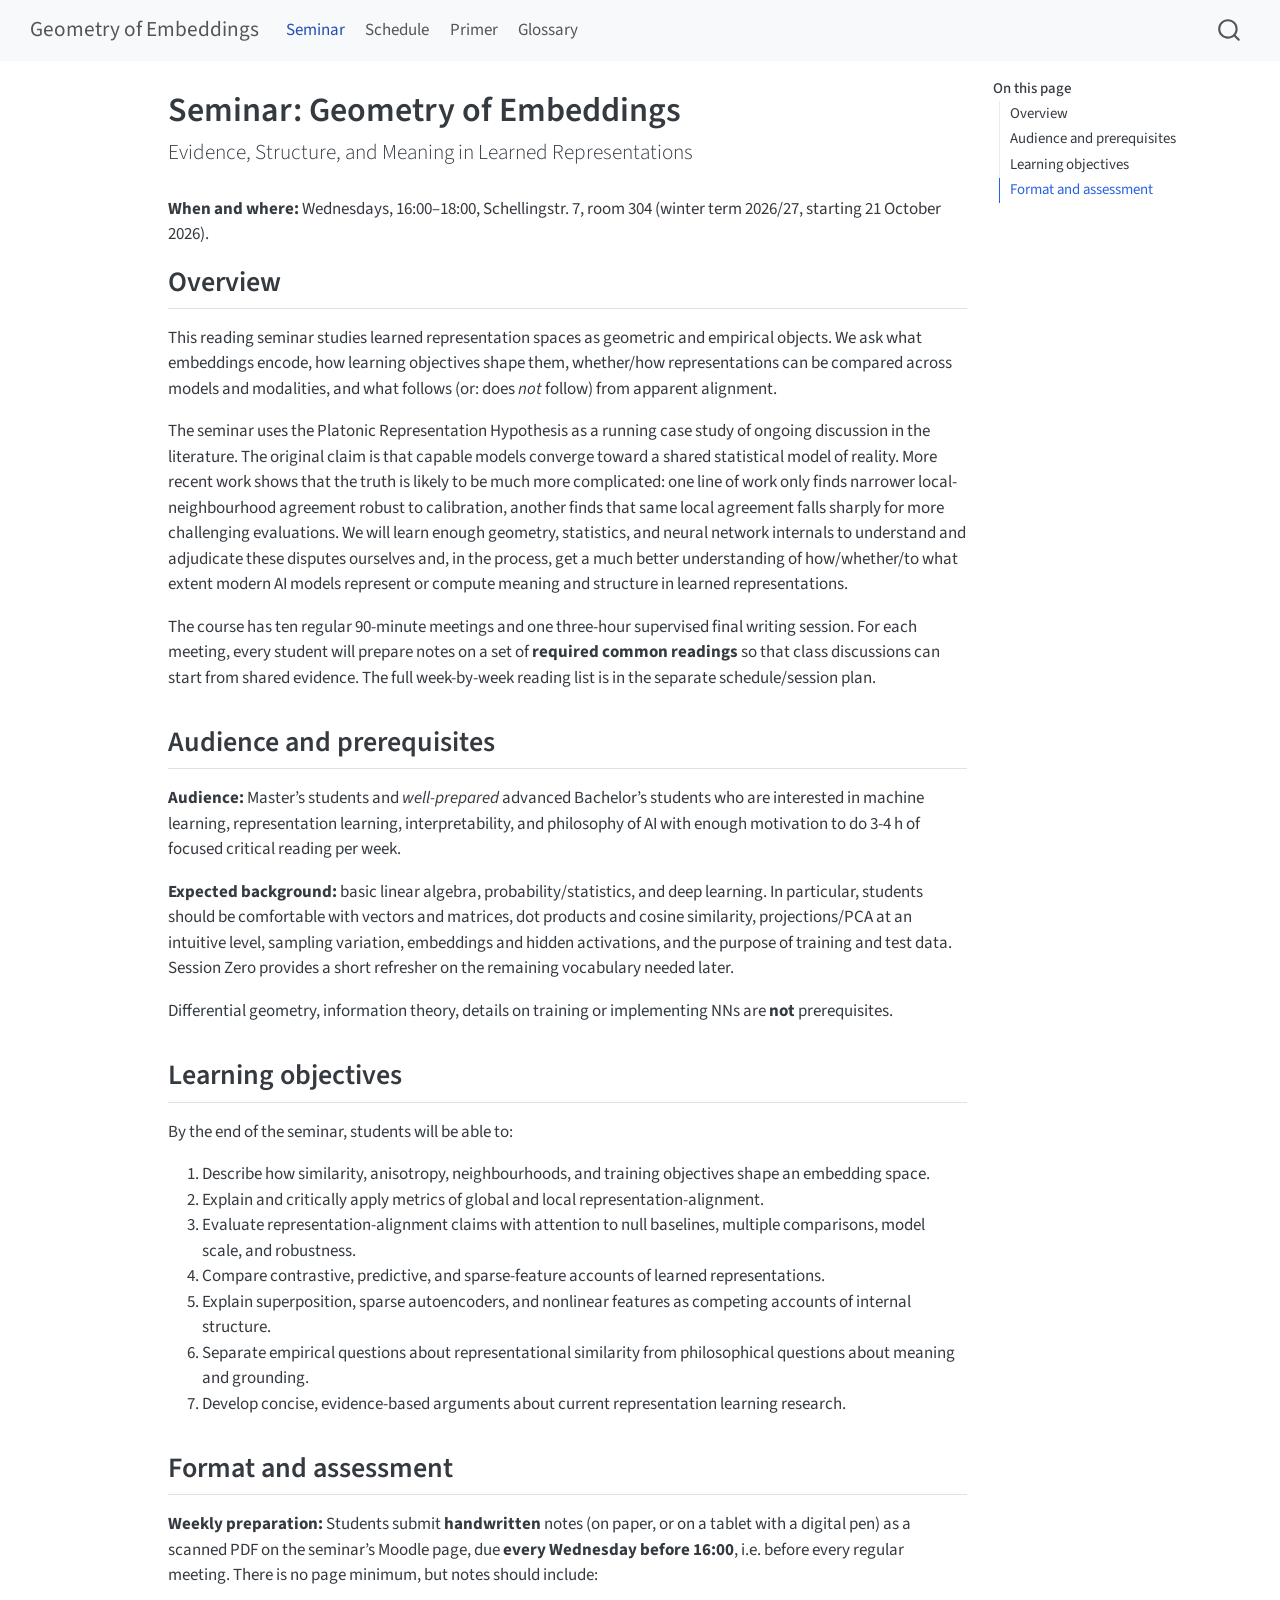
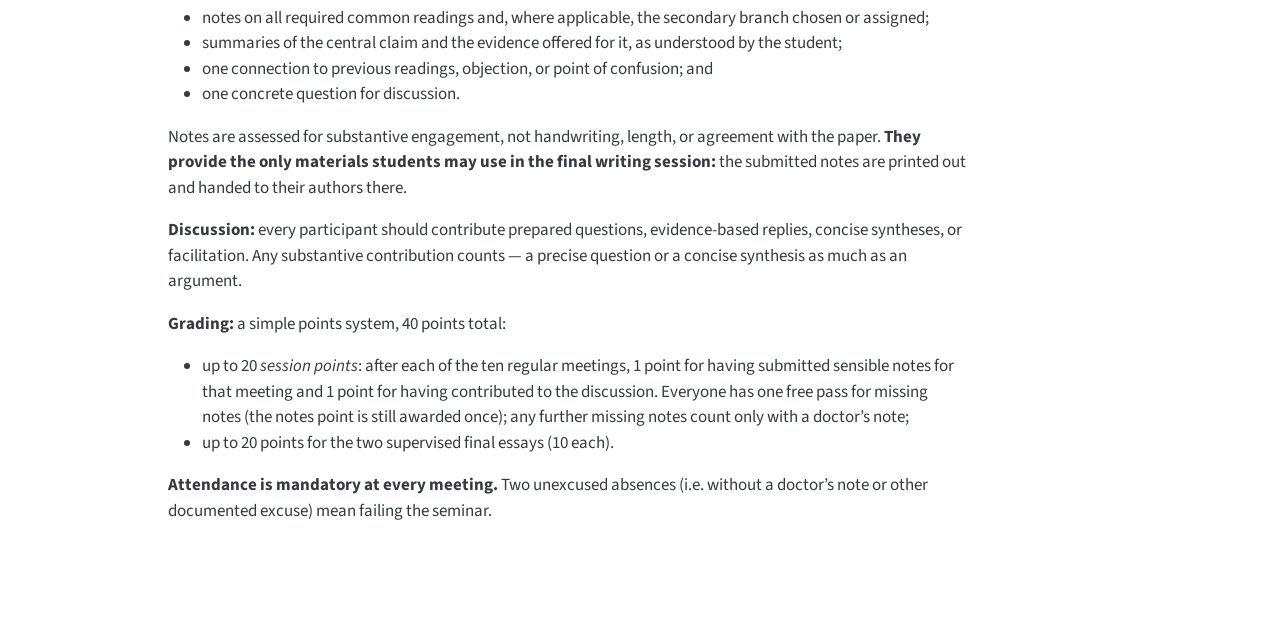
==== commit 26f6a6b4: "Update site" ====
--- a/docs/index.html
+++ b/docs/index.html
@@ -192,6 +192,7 @@
 <li>up to 20 <em>session points</em>: after each of the ten regular meetings, 1 point for having submitted sensible notes for that meeting and 1 point for having contributed to the discussion. Everyone has one free pass for missing notes (the notes point is still awarded once); any further missing notes count only with a doctor’s note;</li>
 <li>up to 20 points for the two supervised final essays (10 each).</li>
 </ul>
+<p><strong>Attendance is mandatory at every meeting.</strong> Two unexcused absences (i.e. without a doctor’s note or other documented excuse) mean failing the seminar.</p>
 
 
 </section>
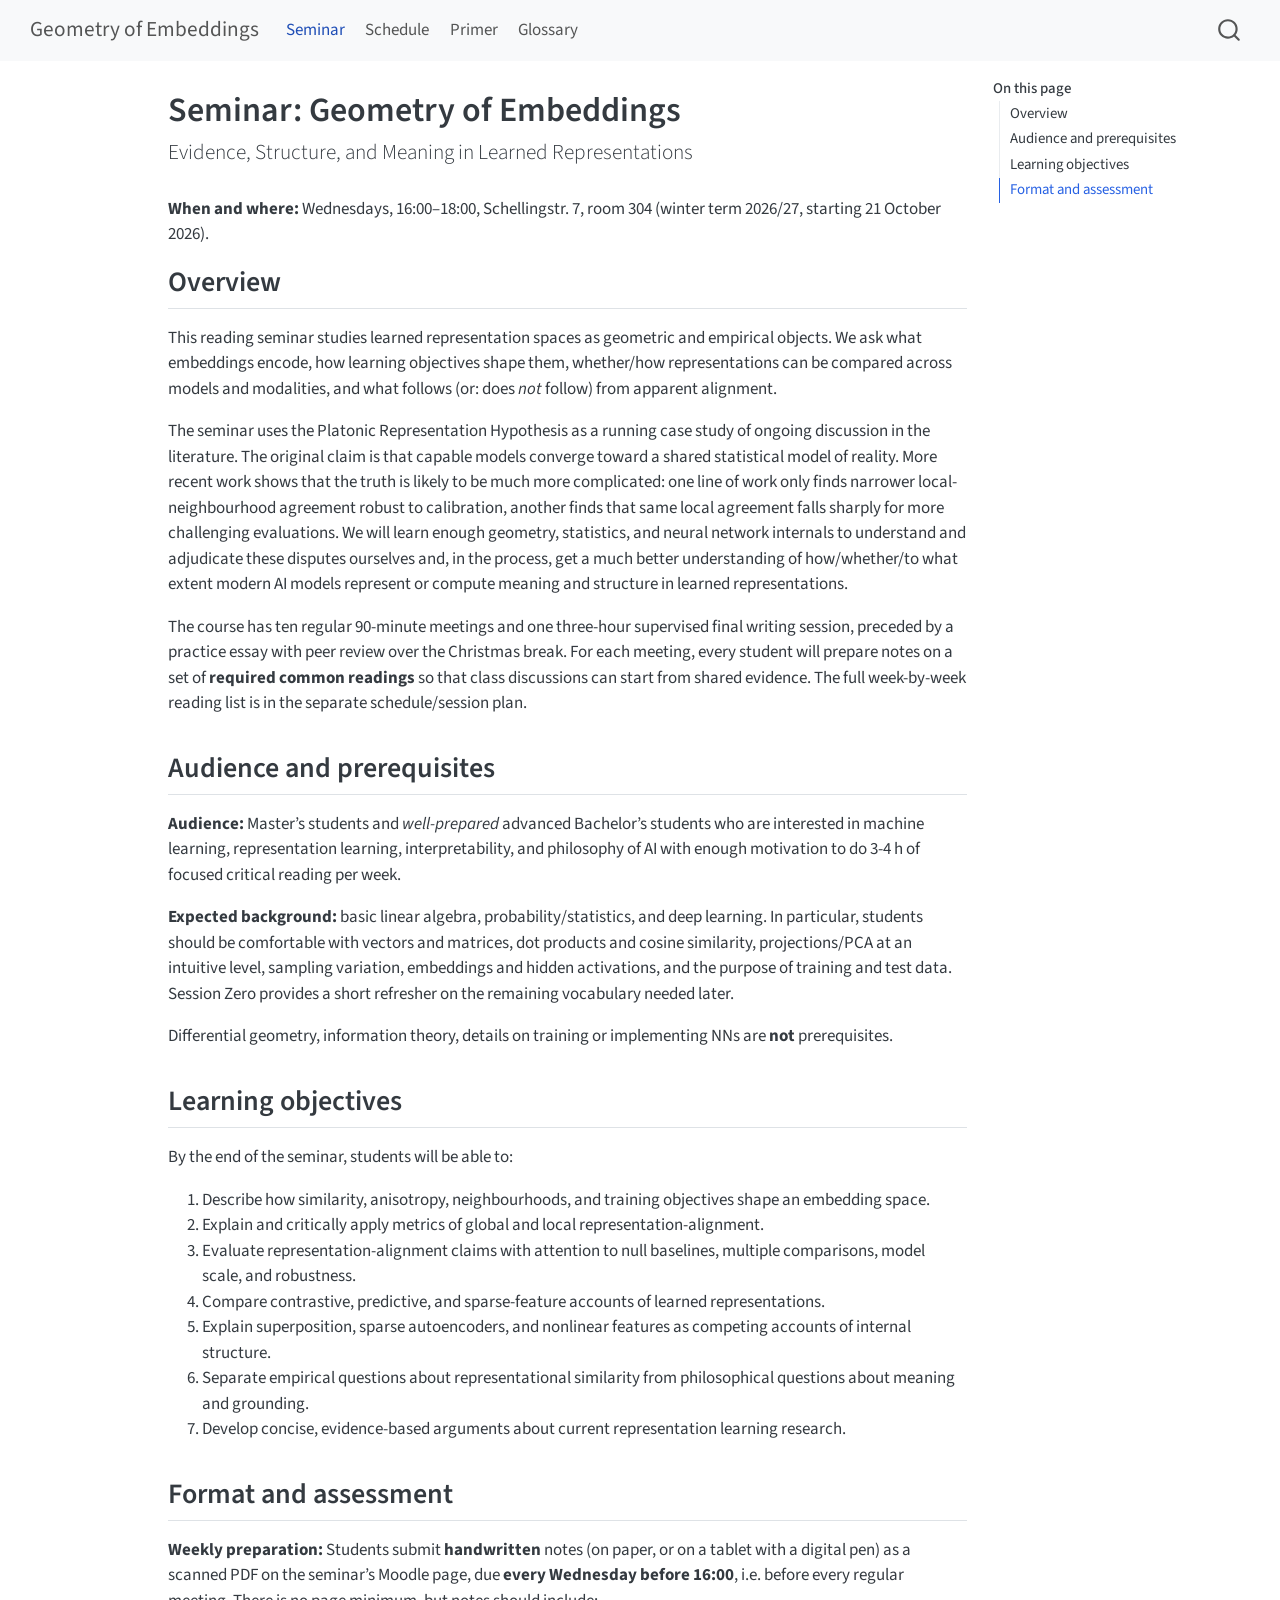
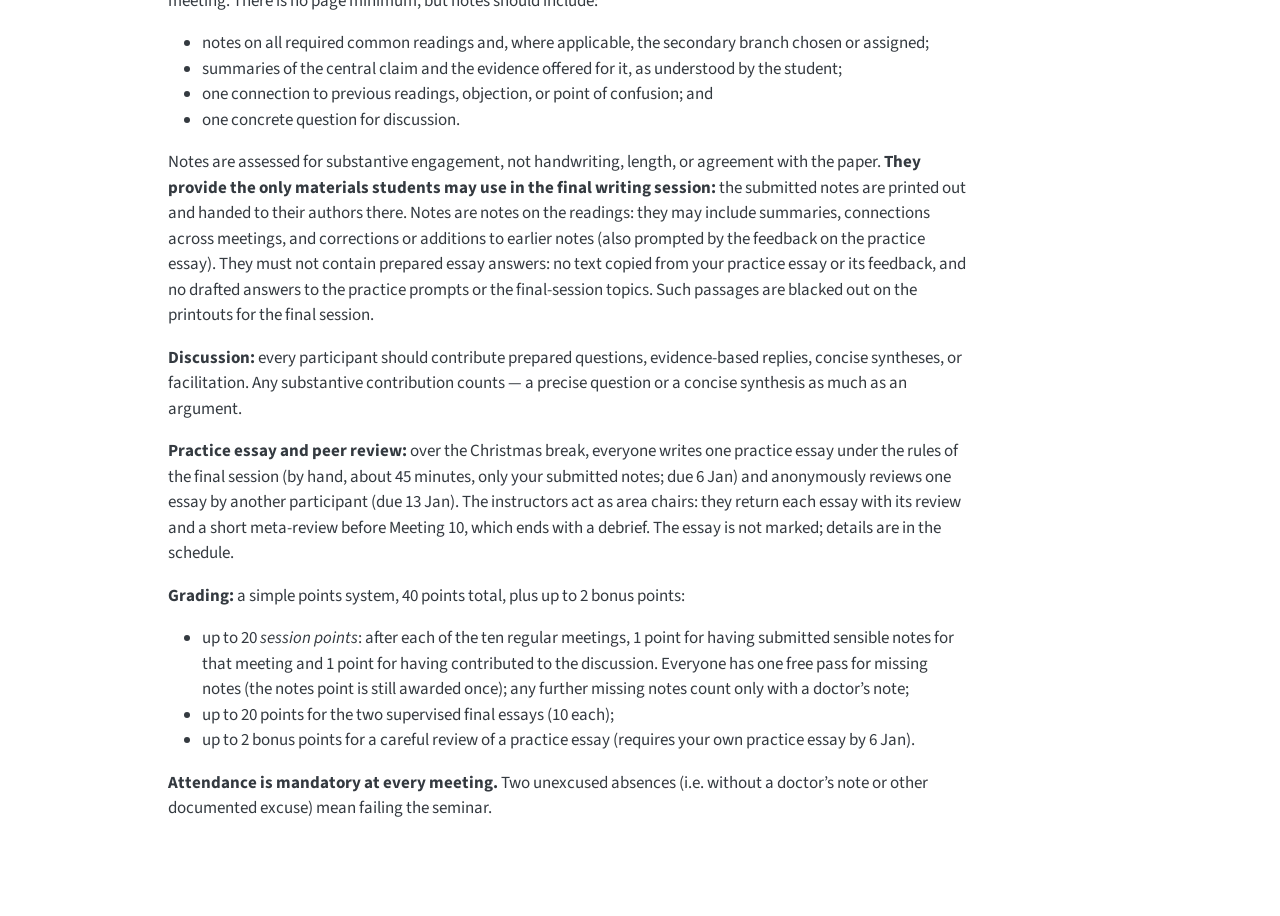
==== commit 8317c5ee: "Update site" ====
--- a/docs/index.html
+++ b/docs/index.html
@@ -155,7 +155,7 @@
 <h2 class="anchored" data-anchor-id="overview">Overview</h2>
 <p>This reading seminar studies learned representation spaces as geometric and empirical objects. We ask what embeddings encode, how learning objectives shape them, whether/how representations can be compared across models and modalities, and what follows (or: does <em>not</em> follow) from apparent alignment.</p>
 <p>The seminar uses the Platonic Representation Hypothesis as a running case study of ongoing discussion in the literature. The original claim is that capable models converge toward a shared statistical model of reality. More recent work shows that the truth is likely to be much more complicated: one line of work only finds narrower local-neighbourhood agreement robust to calibration, another finds that same local agreement falls sharply for more challenging evaluations. We will learn enough geometry, statistics, and neural network internals to understand and adjudicate these disputes ourselves and, in the process, get a much better understanding of how/whether/to what extent modern AI models represent or compute meaning and structure in learned representations.</p>
-<p>The course has ten regular 90-minute meetings and one three-hour supervised final writing session. For each meeting, every student will prepare notes on a set of <strong>required common readings</strong> so that class discussions can start from shared evidence. The full week-by-week reading list is in the separate schedule/session plan.</p>
+<p>The course has ten regular 90-minute meetings and one three-hour supervised final writing session, preceded by a practice essay with peer review over the Christmas break. For each meeting, every student will prepare notes on a set of <strong>required common readings</strong> so that class discussions can start from shared evidence. The full week-by-week reading list is in the separate schedule/session plan.</p>
 </section>
 <section id="audience-and-prerequisites" class="level2">
 <h2 class="anchored" data-anchor-id="audience-and-prerequisites">Audience and prerequisites</h2>
@@ -185,12 +185,14 @@
 <li>one connection to previous readings, objection, or point of confusion; and</li>
 <li>one concrete question for discussion.</li>
 </ul>
-<p>Notes are assessed for substantive engagement, not handwriting, length, or agreement with the paper. <strong>They provide the only materials students may use in the final writing session:</strong> the submitted notes are printed out and handed to their authors there.</p>
+<p>Notes are assessed for substantive engagement, not handwriting, length, or agreement with the paper. <strong>They provide the only materials students may use in the final writing session:</strong> the submitted notes are printed out and handed to their authors there. Notes are notes on the readings: they may include summaries, connections across meetings, and corrections or additions to earlier notes (also prompted by the feedback on the practice essay). They must not contain prepared essay answers: no text copied from your practice essay or its feedback, and no drafted answers to the practice prompts or the final-session topics. Such passages are blacked out on the printouts for the final session.</p>
 <p><strong>Discussion:</strong> every participant should contribute prepared questions, evidence-based replies, concise syntheses, or facilitation. Any substantive contribution counts — a precise question or a concise synthesis as much as an argument.</p>
-<p><strong>Grading:</strong> a simple points system, 40 points total:</p>
+<p><strong>Practice essay and peer review:</strong> over the Christmas break, everyone writes one practice essay under the rules of the final session (by hand, about 45 minutes, only your submitted notes; due 6 Jan) and anonymously reviews one essay by another participant (due 13 Jan). The instructors act as area chairs: they return each essay with its review and a short meta-review before Meeting 10, which ends with a debrief. The essay is not marked; details are in the schedule.</p>
+<p><strong>Grading:</strong> a simple points system, 40 points total, plus up to 2 bonus points:</p>
 <ul>
 <li>up to 20 <em>session points</em>: after each of the ten regular meetings, 1 point for having submitted sensible notes for that meeting and 1 point for having contributed to the discussion. Everyone has one free pass for missing notes (the notes point is still awarded once); any further missing notes count only with a doctor’s note;</li>
-<li>up to 20 points for the two supervised final essays (10 each).</li>
+<li>up to 20 points for the two supervised final essays (10 each);</li>
+<li>up to 2 bonus points for a careful review of a practice essay (requires your own practice essay by 6 Jan).</li>
 </ul>
 <p><strong>Attendance is mandatory at every meeting.</strong> Two unexcused absences (i.e. without a doctor’s note or other documented excuse) mean failing the seminar.</p>
 
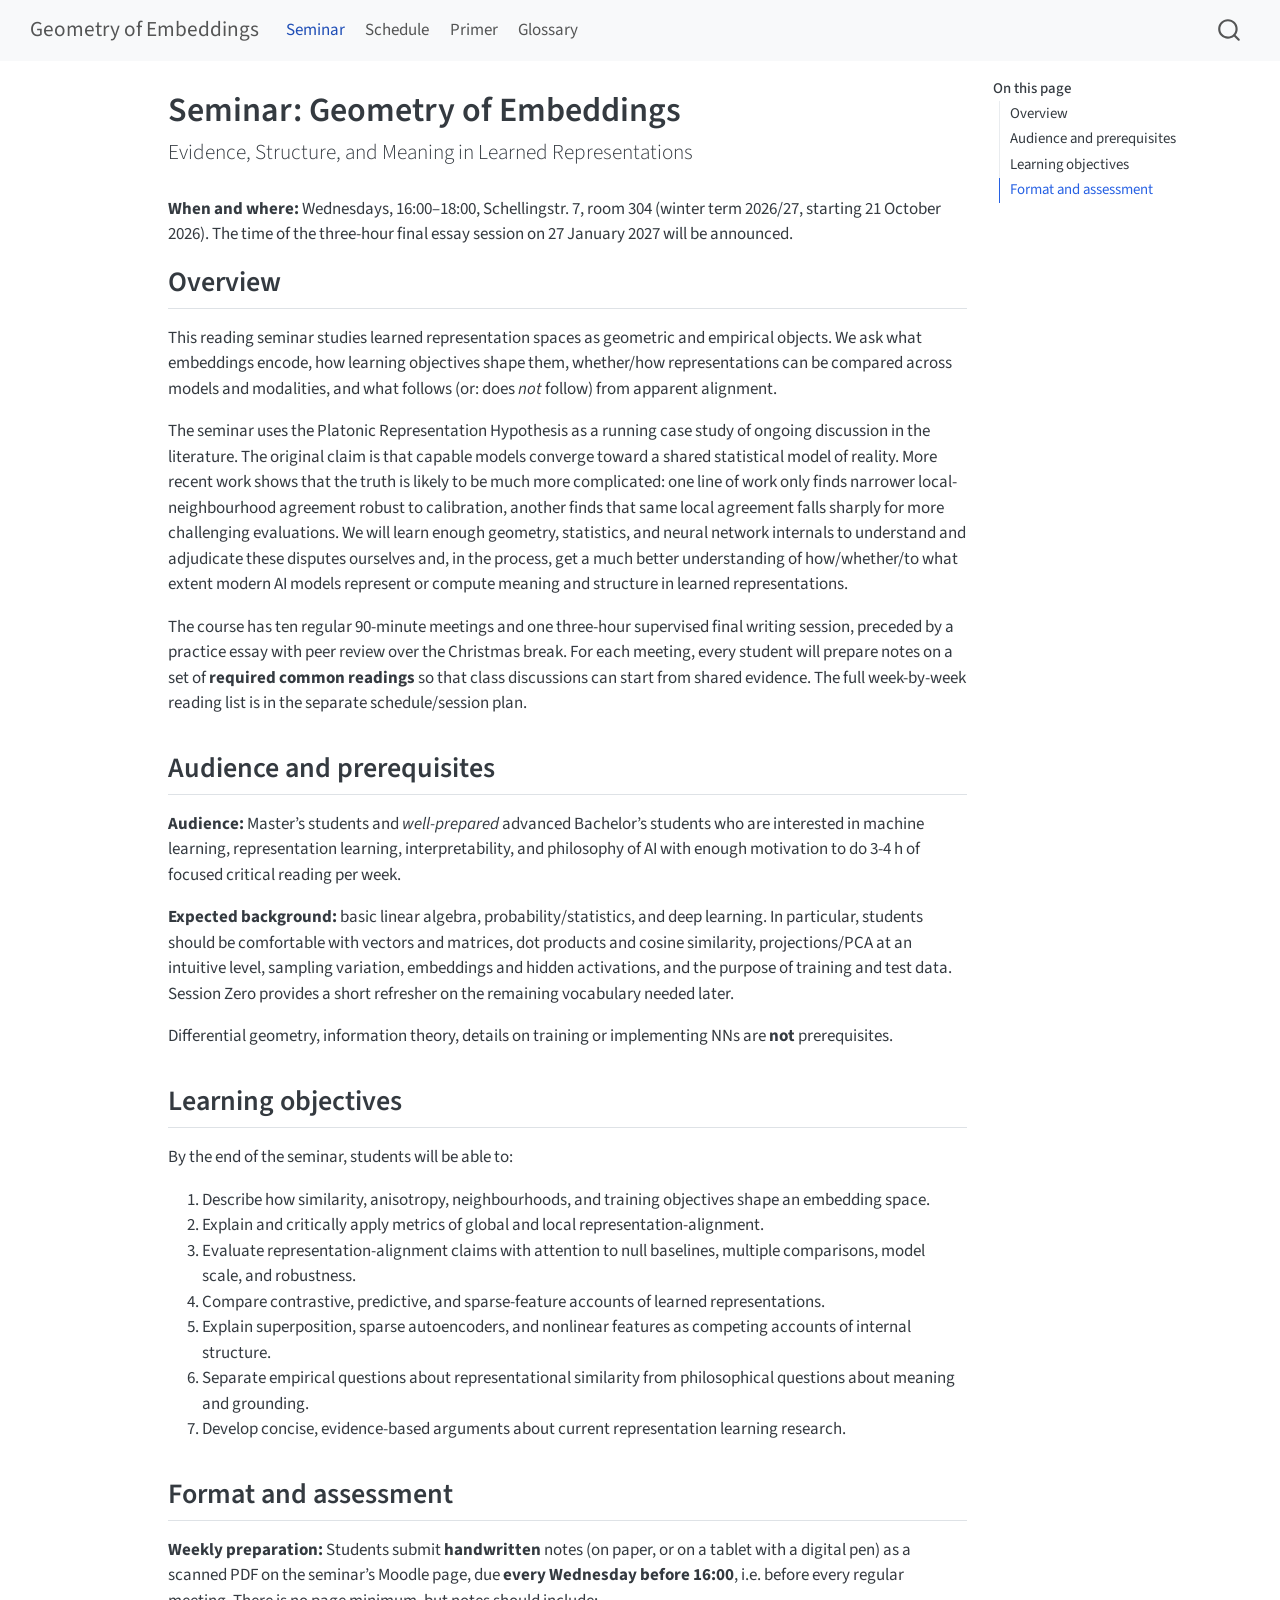
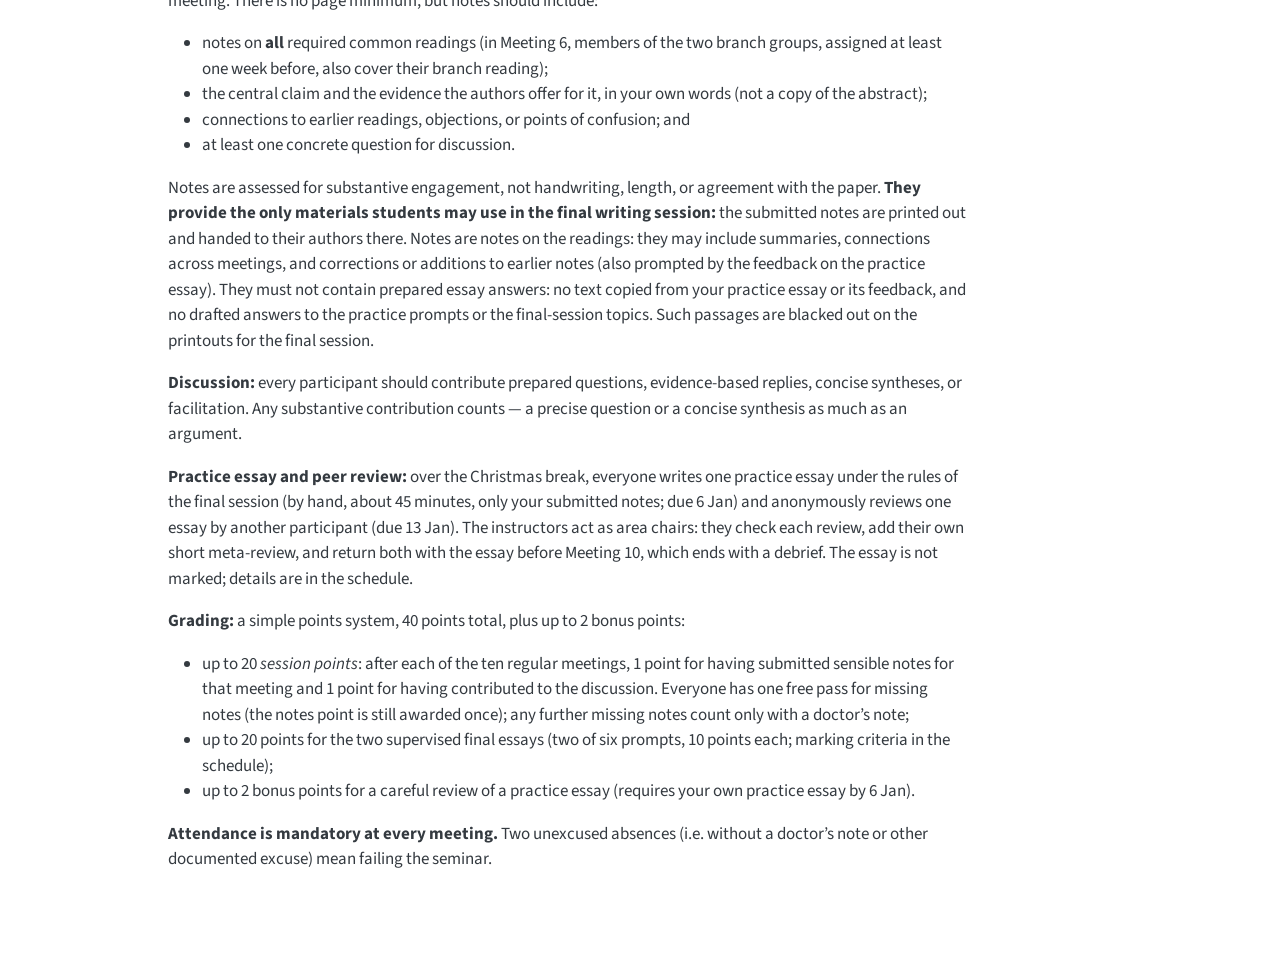
==== commit 5d038ea5: "Update site" ====
--- a/docs/index.html
+++ b/docs/index.html
@@ -150,7 +150,7 @@
 </header>
 
 
-<p><strong>When and where:</strong> Wednesdays, 16:00–18:00, Schellingstr. 7, room 304 (winter term 2026/27, starting 21 October 2026).</p>
+<p><strong>When and where:</strong> Wednesdays, 16:00–18:00, Schellingstr. 7, room 304 (winter term 2026/27, starting 21 October 2026). The time of the three-hour final essay session on 27 January 2027 will be announced.</p>
 <section id="overview" class="level2">
 <h2 class="anchored" data-anchor-id="overview">Overview</h2>
 <p>This reading seminar studies learned representation spaces as geometric and empirical objects. We ask what embeddings encode, how learning objectives shape them, whether/how representations can be compared across models and modalities, and what follows (or: does <em>not</em> follow) from apparent alignment.</p>
@@ -180,18 +180,18 @@
 <h2 class="anchored" data-anchor-id="format-and-assessment">Format and assessment</h2>
 <p><strong>Weekly preparation:</strong> Students submit <strong>handwritten</strong> notes (on paper, or on a tablet with a digital pen) as a scanned PDF on the seminar’s Moodle page, due <strong>every Wednesday before 16:00</strong>, i.e.&nbsp;before every regular meeting. There is no page minimum, but notes should include:</p>
 <ul>
-<li>notes on all required common readings and, where applicable, the secondary branch chosen or assigned;</li>
-<li>summaries of the central claim and the evidence offered for it, as understood by the student;</li>
-<li>one connection to previous readings, objection, or point of confusion; and</li>
-<li>one concrete question for discussion.</li>
+<li>notes on <strong>all</strong> required common readings (in Meeting 6, members of the two branch groups, assigned at least one week before, also cover their branch reading);</li>
+<li>the central claim and the evidence the authors offer for it, in your own words (not a copy of the abstract);</li>
+<li>connections to earlier readings, objections, or points of confusion; and</li>
+<li>at least one concrete question for discussion.</li>
 </ul>
 <p>Notes are assessed for substantive engagement, not handwriting, length, or agreement with the paper. <strong>They provide the only materials students may use in the final writing session:</strong> the submitted notes are printed out and handed to their authors there. Notes are notes on the readings: they may include summaries, connections across meetings, and corrections or additions to earlier notes (also prompted by the feedback on the practice essay). They must not contain prepared essay answers: no text copied from your practice essay or its feedback, and no drafted answers to the practice prompts or the final-session topics. Such passages are blacked out on the printouts for the final session.</p>
 <p><strong>Discussion:</strong> every participant should contribute prepared questions, evidence-based replies, concise syntheses, or facilitation. Any substantive contribution counts — a precise question or a concise synthesis as much as an argument.</p>
-<p><strong>Practice essay and peer review:</strong> over the Christmas break, everyone writes one practice essay under the rules of the final session (by hand, about 45 minutes, only your submitted notes; due 6 Jan) and anonymously reviews one essay by another participant (due 13 Jan). The instructors act as area chairs: they return each essay with its review and a short meta-review before Meeting 10, which ends with a debrief. The essay is not marked; details are in the schedule.</p>
+<p><strong>Practice essay and peer review:</strong> over the Christmas break, everyone writes one practice essay under the rules of the final session (by hand, about 45 minutes, only your submitted notes; due 6 Jan) and anonymously reviews one essay by another participant (due 13 Jan). The instructors act as area chairs: they check each review, add their own short meta-review, and return both with the essay before Meeting 10, which ends with a debrief. The essay is not marked; details are in the schedule.</p>
 <p><strong>Grading:</strong> a simple points system, 40 points total, plus up to 2 bonus points:</p>
 <ul>
 <li>up to 20 <em>session points</em>: after each of the ten regular meetings, 1 point for having submitted sensible notes for that meeting and 1 point for having contributed to the discussion. Everyone has one free pass for missing notes (the notes point is still awarded once); any further missing notes count only with a doctor’s note;</li>
-<li>up to 20 points for the two supervised final essays (10 each);</li>
+<li>up to 20 points for the two supervised final essays (two of six prompts, 10 points each; marking criteria in the schedule);</li>
 <li>up to 2 bonus points for a careful review of a practice essay (requires your own practice essay by 6 Jan).</li>
 </ul>
 <p><strong>Attendance is mandatory at every meeting.</strong> Two unexcused absences (i.e. without a doctor’s note or other documented excuse) mean failing the seminar.</p>
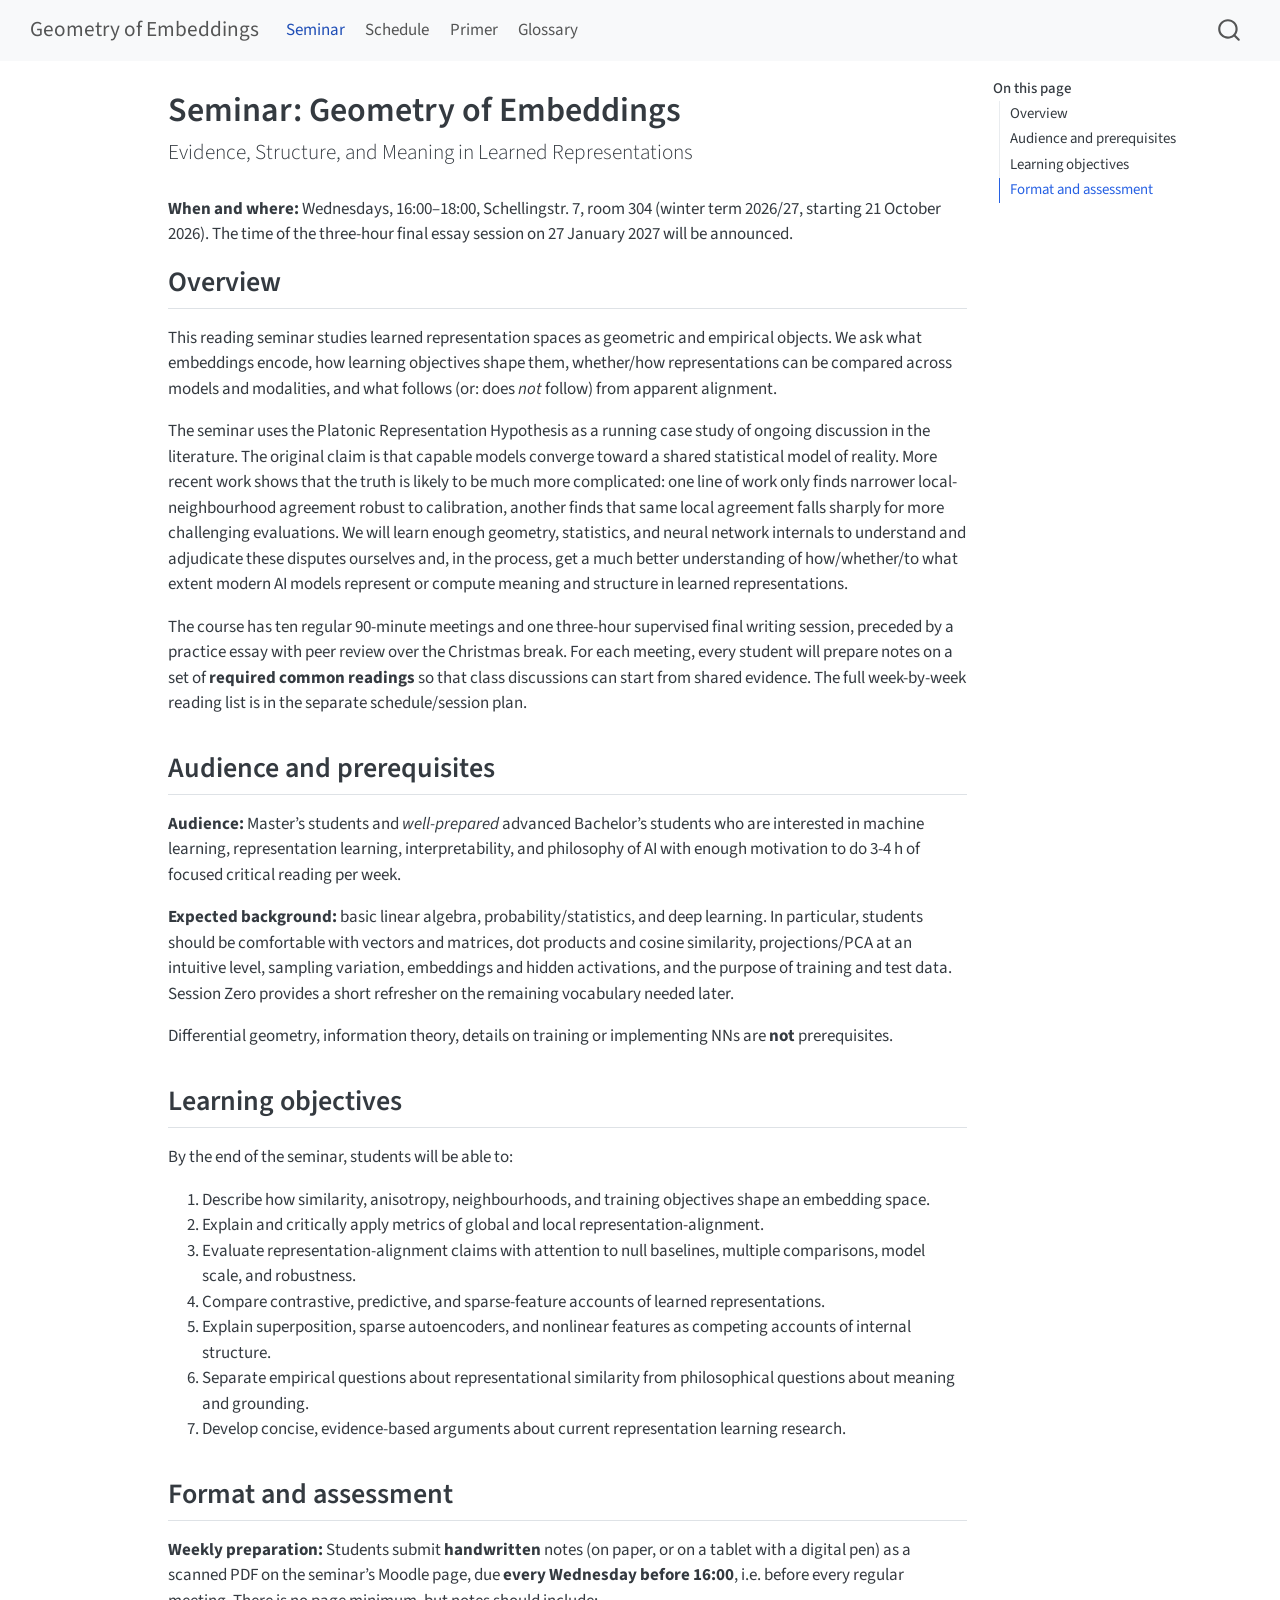
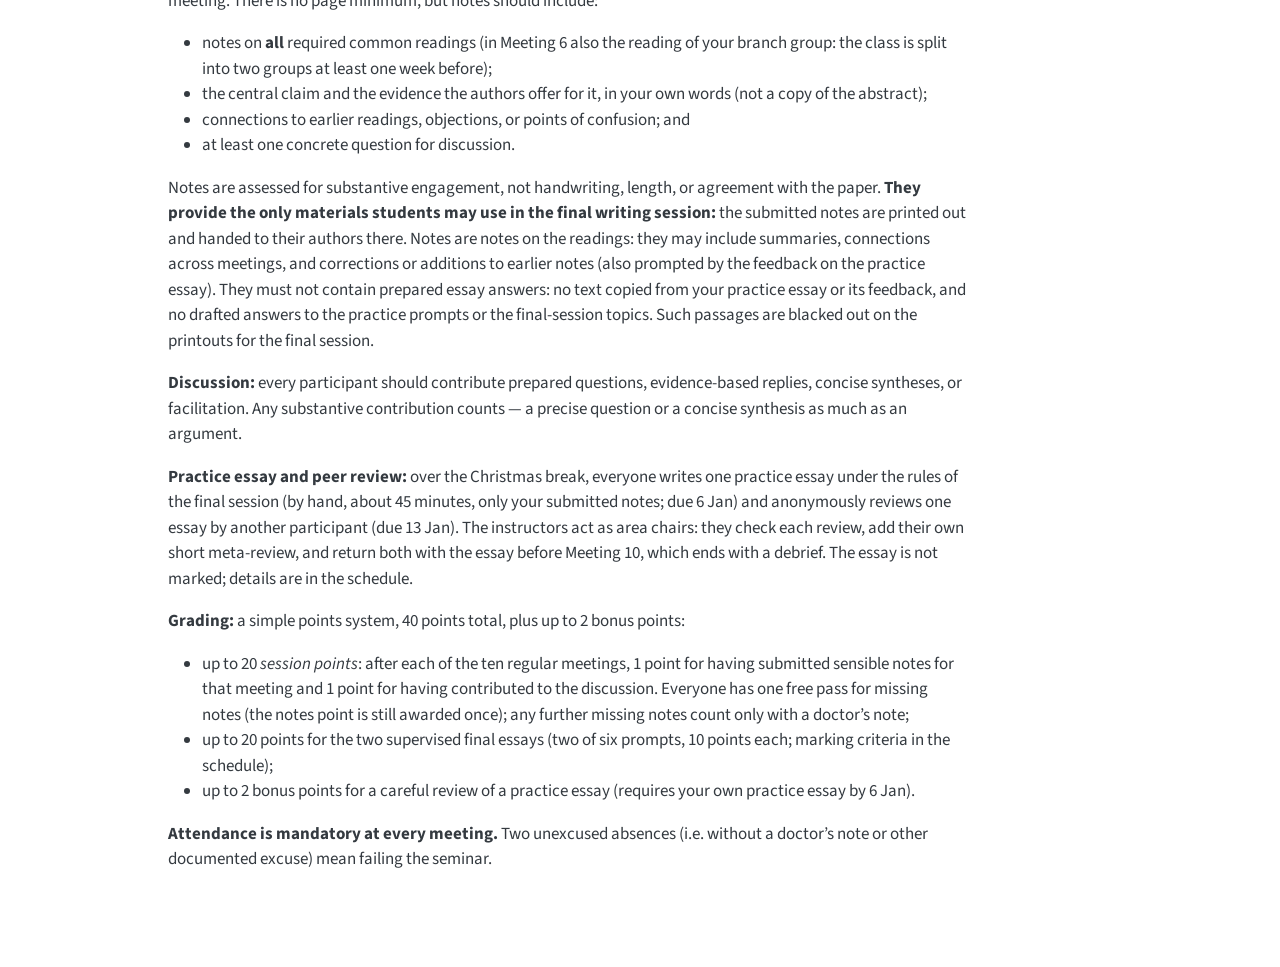
==== commit 334d9f03: "Update site" ====
--- a/docs/index.html
+++ b/docs/index.html
@@ -180,7 +180,7 @@
 <h2 class="anchored" data-anchor-id="format-and-assessment">Format and assessment</h2>
 <p><strong>Weekly preparation:</strong> Students submit <strong>handwritten</strong> notes (on paper, or on a tablet with a digital pen) as a scanned PDF on the seminar’s Moodle page, due <strong>every Wednesday before 16:00</strong>, i.e.&nbsp;before every regular meeting. There is no page minimum, but notes should include:</p>
 <ul>
-<li>notes on <strong>all</strong> required common readings (in Meeting 6, members of the two branch groups, assigned at least one week before, also cover their branch reading);</li>
+<li>notes on <strong>all</strong> required common readings (in Meeting 6 also the reading of your branch group: the class is split into two groups at least one week before);</li>
 <li>the central claim and the evidence the authors offer for it, in your own words (not a copy of the abstract);</li>
 <li>connections to earlier readings, objections, or points of confusion; and</li>
 <li>at least one concrete question for discussion.</li>
